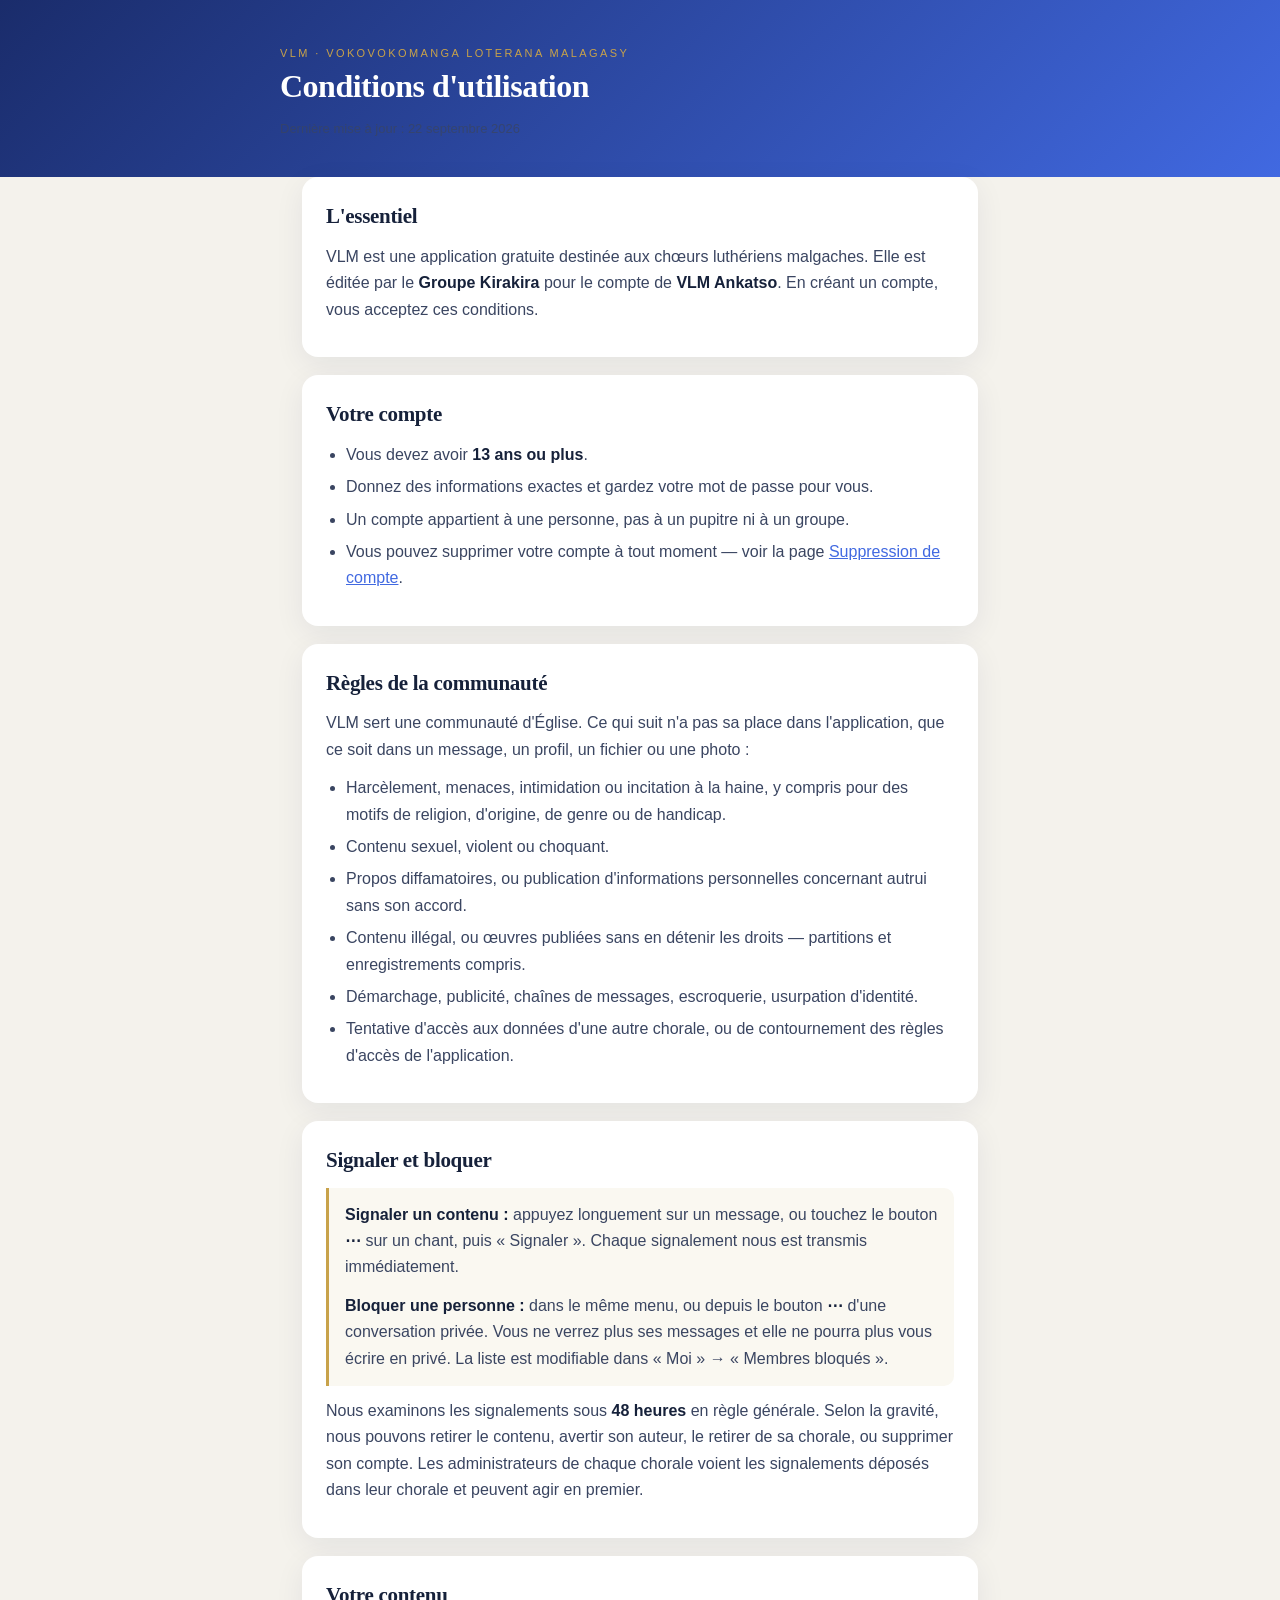
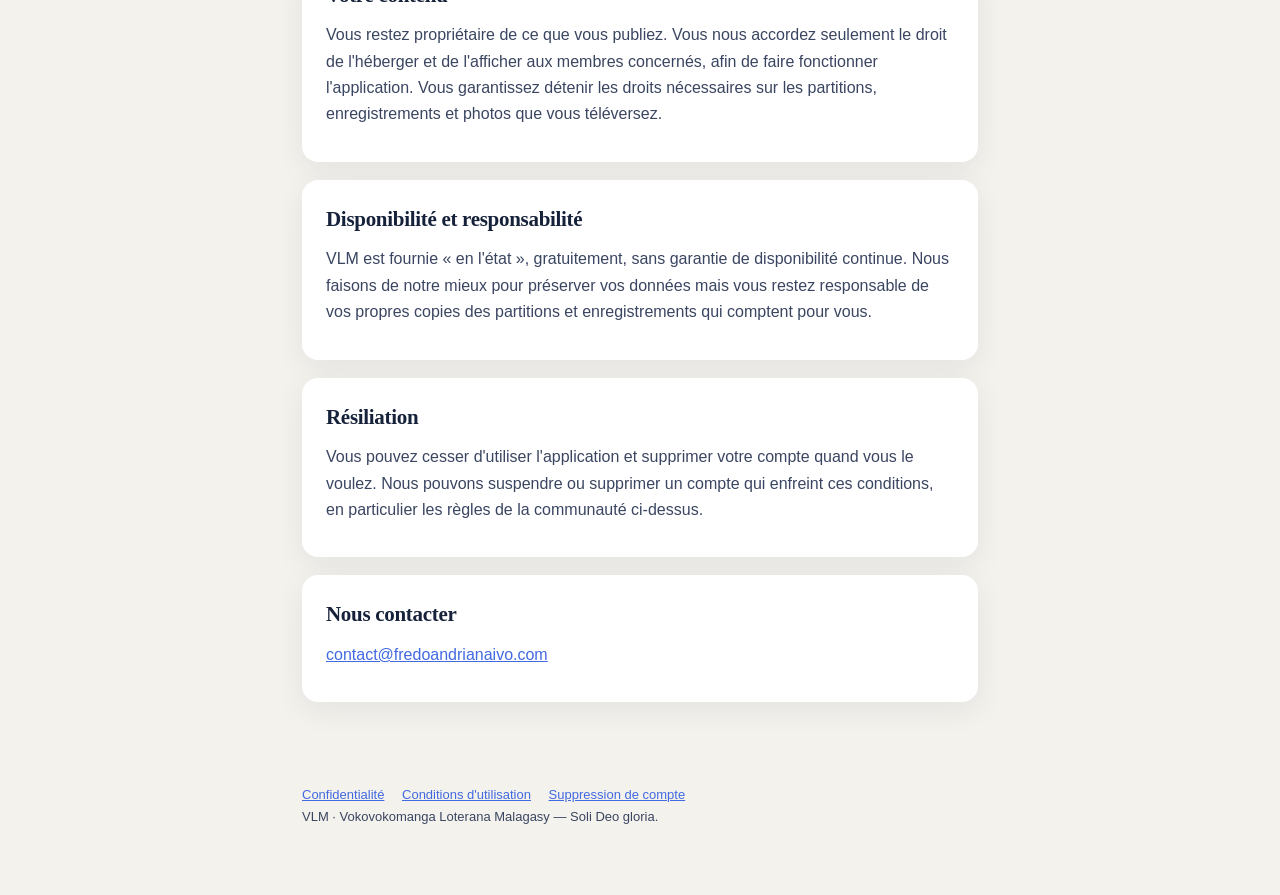
==== conditions.html @ 5752882d "Pages légales VLM" ====
<!doctype html>
<html lang="fr">
<head>
<meta charset="utf-8">
<meta name="viewport" content="width=device-width, initial-scale=1">
<title>Conditions d'utilisation — VLM</title>
<meta name="description" content="Conditions d'utilisation et règles de la communauté de l'application VLM.">
<link rel="stylesheet" href="style.css">
</head>
<body>
<header><div class="wrap">
  <p class="kicker">VLM · Vokovokomanga Loterana Malagasy</p>
  <h1>Conditions d'utilisation</h1>
  <p class="updated">Dernière mise à jour : 22 septembre 2026</p>
</div></header>

<main>
<section>
  <h2>L'essentiel</h2>
  <p>VLM est une application gratuite destinée aux chœurs luthériens malgaches. Elle est éditée par le <strong>Groupe Kirakira</strong> pour le compte de <strong>VLM Ankatso</strong>. En créant un compte, vous acceptez ces conditions.</p>
</section>

<section>
  <h2>Votre compte</h2>
  <ul>
    <li>Vous devez avoir <strong>13 ans ou plus</strong>.</li>
    <li>Donnez des informations exactes et gardez votre mot de passe pour vous.</li>
    <li>Un compte appartient à une personne, pas à un pupitre ni à un groupe.</li>
    <li>Vous pouvez supprimer votre compte à tout moment — voir la page <a href="suppression-compte.html">Suppression de compte</a>.</li>
  </ul>
</section>

<section>
  <h2>Règles de la communauté</h2>
  <p>VLM sert une communauté d'Église. Ce qui suit n'a pas sa place dans l'application, que ce soit dans un message, un profil, un fichier ou une photo :</p>
  <ul>
    <li>Harcèlement, menaces, intimidation ou incitation à la haine, y compris pour des motifs de religion, d'origine, de genre ou de handicap.</li>
    <li>Contenu sexuel, violent ou choquant.</li>
    <li>Propos diffamatoires, ou publication d'informations personnelles concernant autrui sans son accord.</li>
    <li>Contenu illégal, ou œuvres publiées sans en détenir les droits — partitions et enregistrements compris.</li>
    <li>Démarchage, publicité, chaînes de messages, escroquerie, usurpation d'identité.</li>
    <li>Tentative d'accès aux données d'une autre chorale, ou de contournement des règles d'accès de l'application.</li>
  </ul>
</section>

<section>
  <h2>Signaler et bloquer</h2>
  <div class="callout">
    <p><strong>Signaler un contenu :</strong> appuyez longuement sur un message, ou touchez le bouton <strong>⋯</strong> sur un chant, puis « Signaler ». Chaque signalement nous est transmis immédiatement.</p>
    <p><strong>Bloquer une personne :</strong> dans le même menu, ou depuis le bouton <strong>⋯</strong> d'une conversation privée. Vous ne verrez plus ses messages et elle ne pourra plus vous écrire en privé. La liste est modifiable dans « Moi » → « Membres bloqués ».</p>
  </div>
  <p>Nous examinons les signalements sous <strong>48 heures</strong> en règle générale. Selon la gravité, nous pouvons retirer le contenu, avertir son auteur, le retirer de sa chorale, ou supprimer son compte. Les administrateurs de chaque chorale voient les signalements déposés dans leur chorale et peuvent agir en premier.</p>
</section>

<section>
  <h2>Votre contenu</h2>
  <p>Vous restez propriétaire de ce que vous publiez. Vous nous accordez seulement le droit de l'héberger et de l'afficher aux membres concernés, afin de faire fonctionner l'application. Vous garantissez détenir les droits nécessaires sur les partitions, enregistrements et photos que vous téléversez.</p>
</section>

<section>
  <h2>Disponibilité et responsabilité</h2>
  <p>VLM est fournie « en l'état », gratuitement, sans garantie de disponibilité continue. Nous faisons de notre mieux pour préserver vos données mais vous restez responsable de vos propres copies des partitions et enregistrements qui comptent pour vous.</p>
</section>

<section>
  <h2>Résiliation</h2>
  <p>Vous pouvez cesser d'utiliser l'application et supprimer votre compte quand vous le voulez. Nous pouvons suspendre ou supprimer un compte qui enfreint ces conditions, en particulier les règles de la communauté ci-dessus.</p>
</section>

<section>
  <h2>Nous contacter</h2>
  <p><a href="mailto:contact@fredoandrianaivo.com">contact@fredoandrianaivo.com</a></p>
</section>
</main>

<footer>
  <a href="confidentialite.html">Confidentialité</a>
  <a href="conditions.html">Conditions d'utilisation</a>
  <a href="suppression-compte.html">Suppression de compte</a>
  <p>VLM · Vokovokomanga Loterana Malagasy — Soli Deo gloria.</p>
</footer>
</body>
</html>
---- style.css ----
/* Shared shell for the three public legal pages. Brand tokens are copied from
   src/design/tokens.ts; the pages are static and have no build step, so there is
   no import to keep them in sync — change both together. */
:root {
  --paper: #f4f2ec;
  --white: #fff;
  --ink: #16213a;
  --ink-soft: #3a4561;
  --ink-muted: #6a7491;
  --blue: #4169e1;
  --navy: #1a2c6b;
  --gold: #c8a24a;
  --hairline: rgba(20, 30, 80, 0.1);
}
* { box-sizing: border-box; }
body {
  margin: 0;
  background: var(--paper);
  color: var(--ink);
  font: 16px/1.65 -apple-system, "Segoe UI", Roboto, Helvetica, Arial, sans-serif;
}
header {
  background: linear-gradient(135deg, var(--navy), var(--blue));
  color: var(--white);
  padding: 44px 22px 38px;
}
header .wrap { max-width: 720px; margin: 0 auto; }
header .kicker {
  color: var(--gold);
  font-size: 11px;
  letter-spacing: 2.4px;
  text-transform: uppercase;
  margin: 0 0 6px;
}
header h1 {
  font-family: Georgia, "Times New Roman", serif;
  font-size: 32px;
  line-height: 1.18;
  letter-spacing: -0.5px;
  margin: 0;
}
header .updated { margin: 12px 0 0; font-size: 13px; opacity: 0.75; }
main {
  max-width: 720px;
  margin: -18px auto 0;
  padding: 0 22px 64px;
}
section {
  background: var(--white);
  border-radius: 16px;
  padding: 22px 24px;
  margin: 18px 0;
  box-shadow: 0 8px 30px rgba(20, 22, 90, 0.07);
}
h2 {
  font-family: Georgia, "Times New Roman", serif;
  font-size: 21px;
  letter-spacing: -0.3px;
  margin: 0 0 10px;
}
h3 { font-size: 15px; margin: 18px 0 6px; }
p, li { color: var(--ink-soft); }
p { margin: 0 0 12px; }
ul { margin: 0 0 12px; padding-left: 20px; }
li { margin: 0 0 6px; }
a { color: var(--blue); }
strong { color: var(--ink); }
.callout {
  border-left: 3px solid var(--gold);
  background: #faf8f1;
  padding: 14px 16px;
  border-radius: 0 10px 10px 0;
  margin: 0 0 12px;
}
.callout p:last-child { margin-bottom: 0; }
table { width: 100%; border-collapse: collapse; margin: 0 0 12px; }
th, td {
  text-align: left;
  padding: 9px 10px 9px 0;
  border-bottom: 1px solid var(--hairline);
  font-size: 14.5px;
  color: var(--ink-soft);
  vertical-align: top;
}
th { color: var(--ink); font-weight: 600; }
footer {
  max-width: 720px;
  margin: 0 auto;
  padding: 0 22px 56px;
  color: var(--ink-muted);
  font-size: 13px;
}
footer a { margin-right: 14px; }
@media (max-width: 480px) {
  header { padding: 34px 18px 32px; }
  header h1 { font-size: 26px; }
  main, footer { padding-left: 18px; padding-right: 18px; }
  section { padding: 18px; }
}
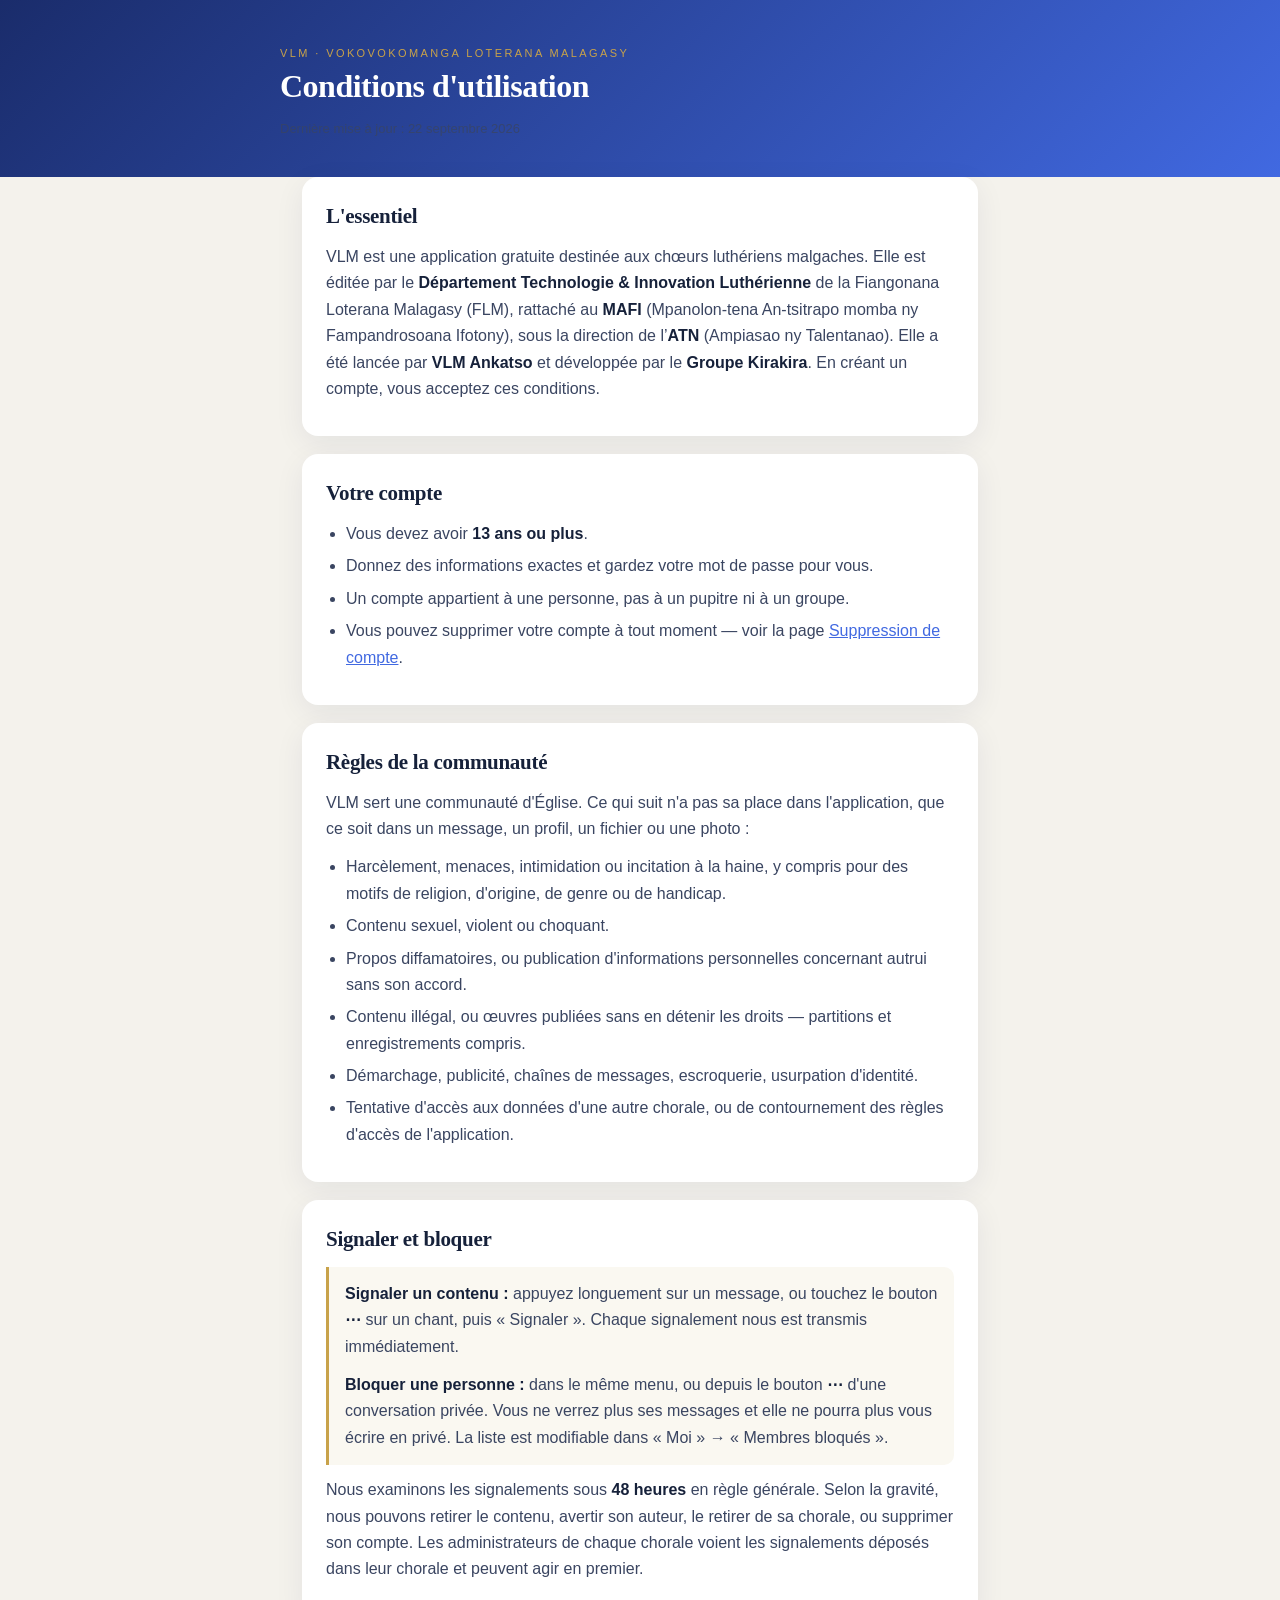
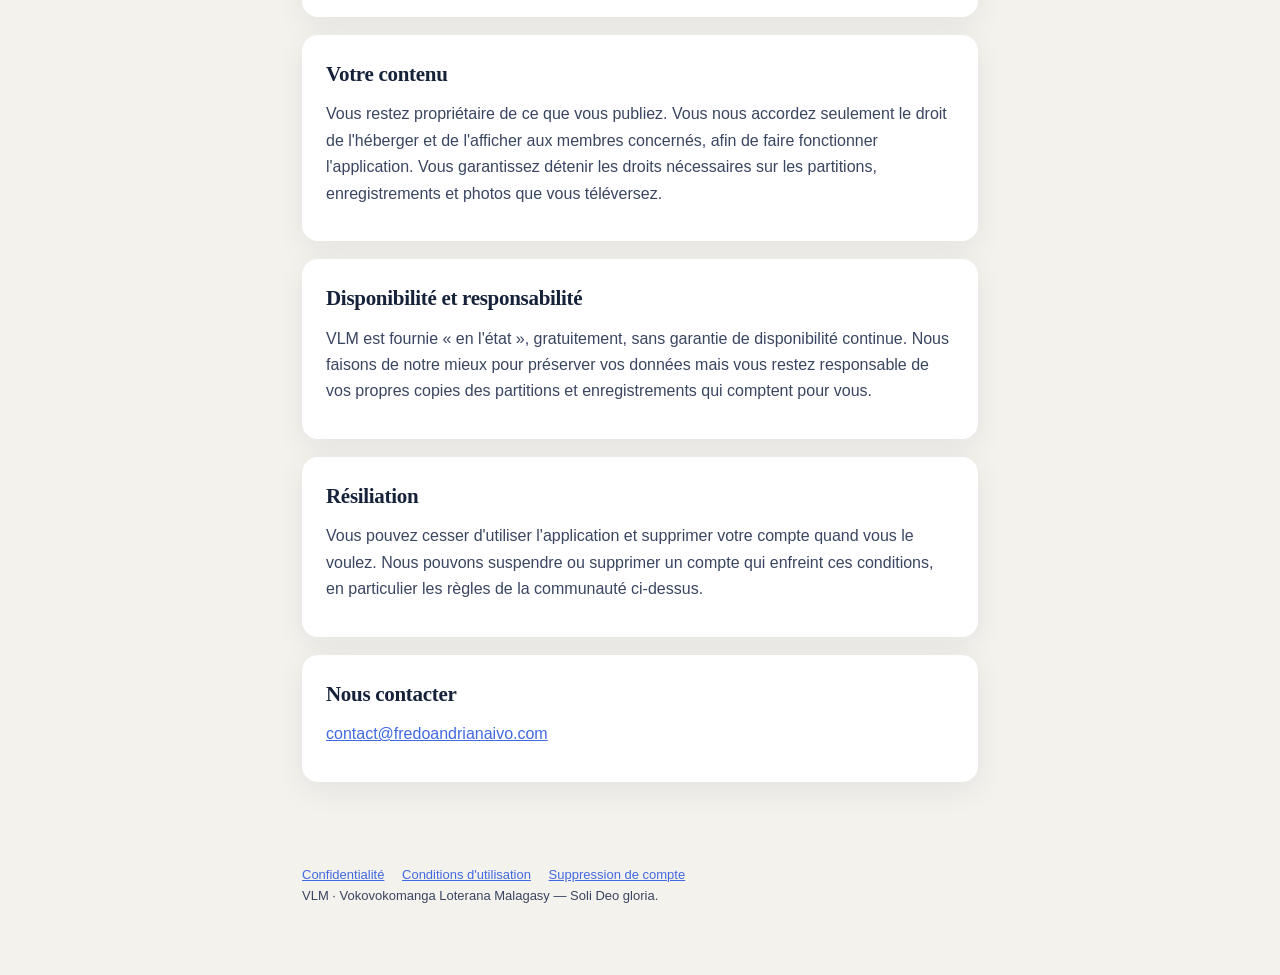
==== commit a9c0f9ab: "Rattachement au Département Technologie & Innovation Luthérienne (FLM – ATN – MAFI)" ====
--- a/conditions.html
+++ b/conditions.html
@@ -17,7 +17,7 @@
 <main>
 <section>
   <h2>L'essentiel</h2>
-  <p>VLM est une application gratuite destinée aux chœurs luthériens malgaches. Elle est éditée par le <strong>Groupe Kirakira</strong> pour le compte de <strong>VLM Ankatso</strong>. En créant un compte, vous acceptez ces conditions.</p>
+  <p>VLM est une application gratuite destinée aux chœurs luthériens malgaches. Elle est éditée par le <strong>Département Technologie &amp; Innovation Luthérienne</strong> de la Fiangonana Loterana Malagasy (FLM), rattaché au <strong>MAFI</strong> (Mpanolon-tena An-tsitrapo momba ny Fampandrosoana Ifotony), sous la direction de l’<strong>ATN</strong> (Ampiasao ny Talentanao). Elle a été lancée par <strong>VLM Ankatso</strong> et développée par le <strong>Groupe Kirakira</strong>. En créant un compte, vous acceptez ces conditions.</p>
 </section>
 
 <section>
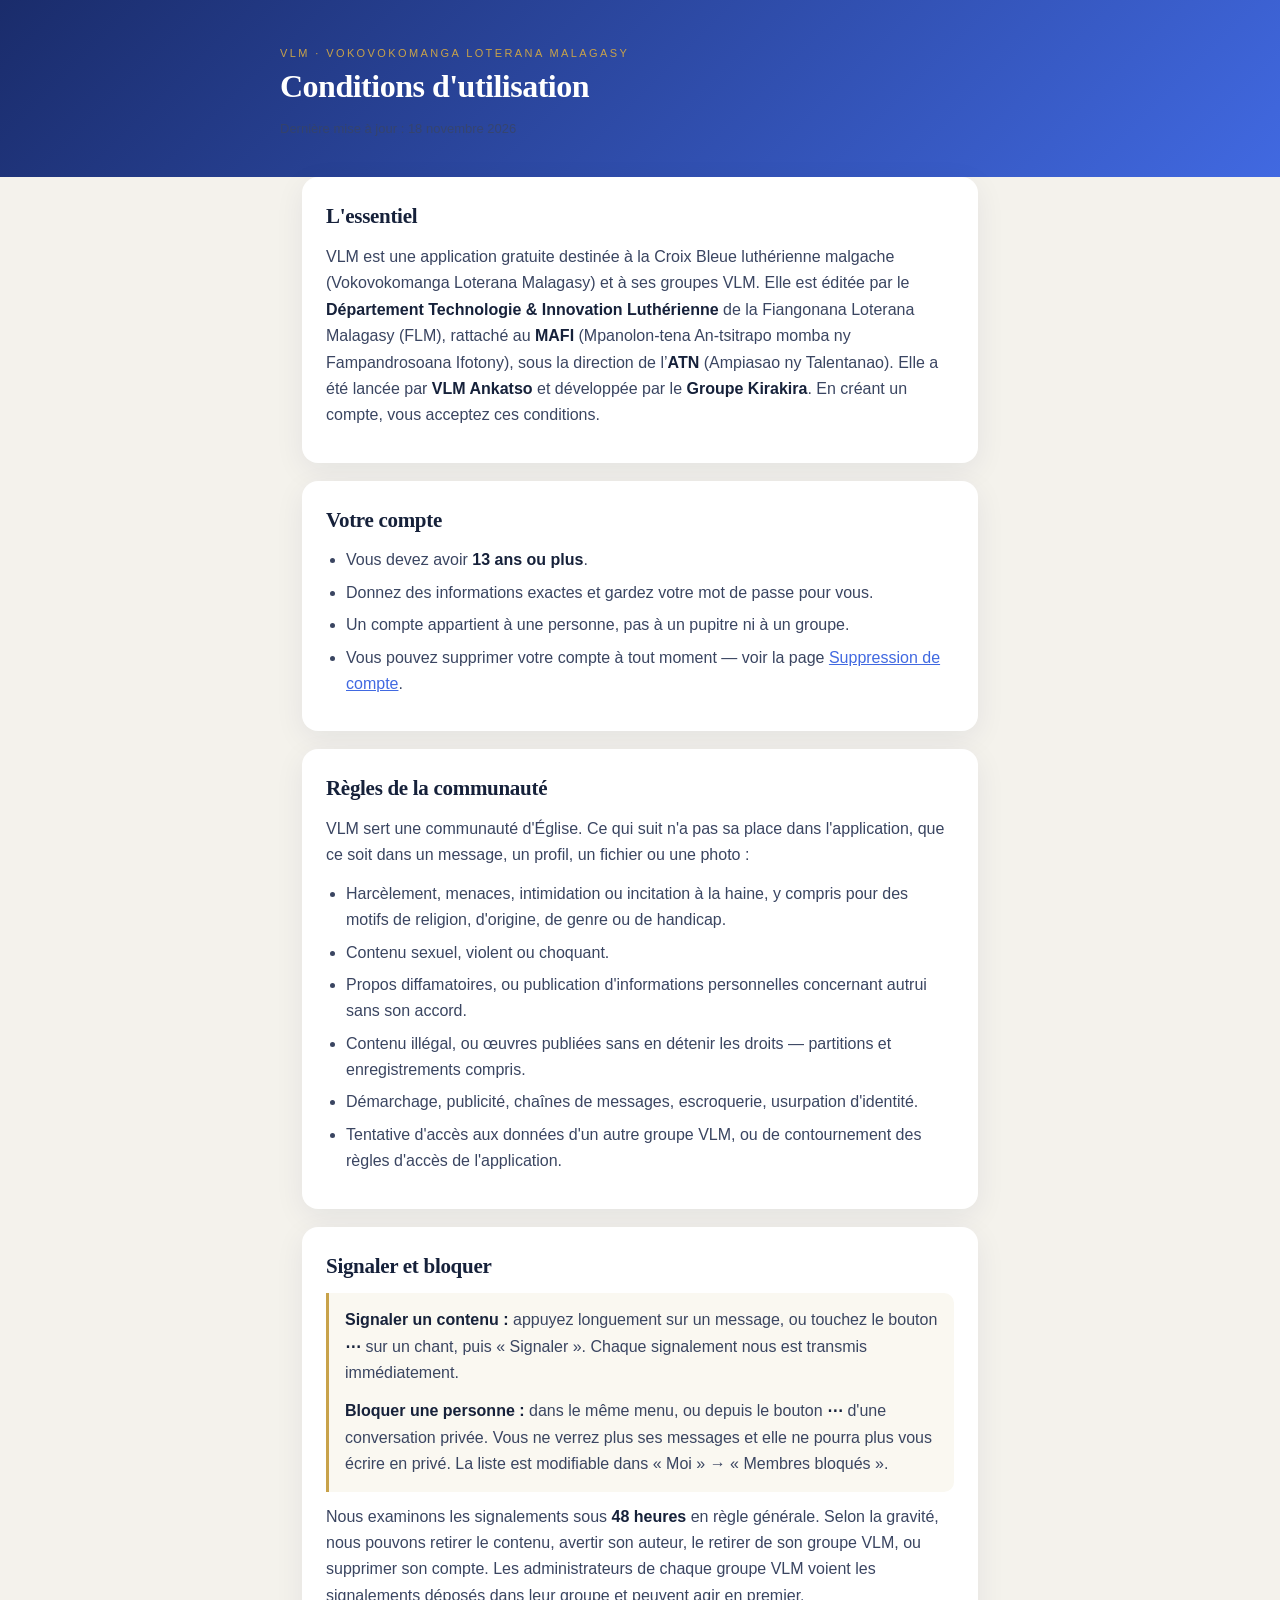
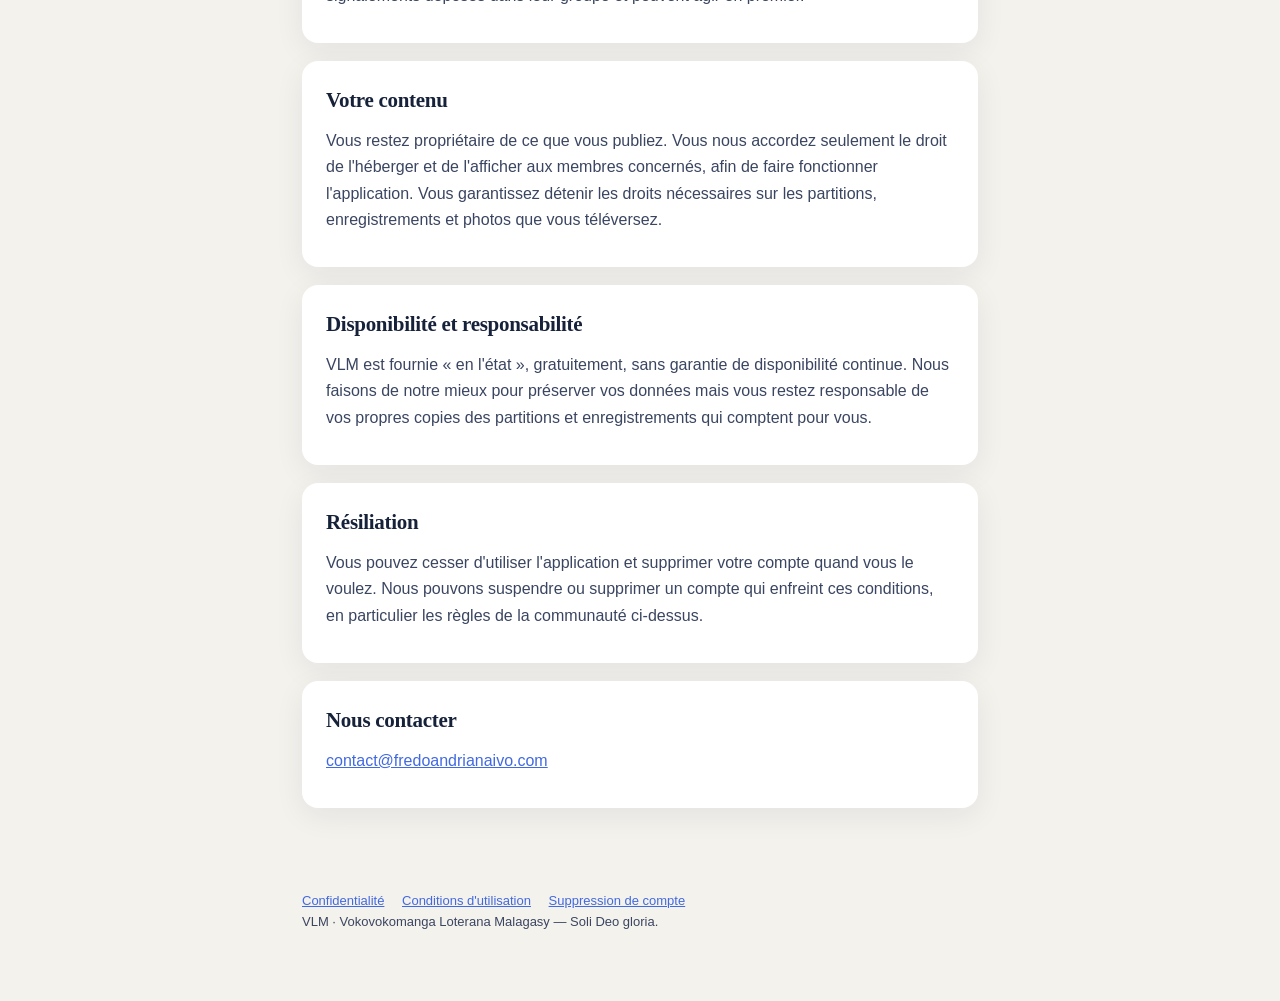
==== commit 4529091c: "Croix Bleue : « groupe VLM » au lieu de « chorale »" ====
--- a/conditions.html
+++ b/conditions.html
@@ -11,13 +11,13 @@
 <header><div class="wrap">
   <p class="kicker">VLM · Vokovokomanga Loterana Malagasy</p>
   <h1>Conditions d'utilisation</h1>
-  <p class="updated">Dernière mise à jour : 22 septembre 2026</p>
+  <p class="updated">Dernière mise à jour : 18 novembre 2026</p>
 </div></header>
 
 <main>
 <section>
   <h2>L'essentiel</h2>
-  <p>VLM est une application gratuite destinée aux chœurs luthériens malgaches. Elle est éditée par le <strong>Département Technologie &amp; Innovation Luthérienne</strong> de la Fiangonana Loterana Malagasy (FLM), rattaché au <strong>MAFI</strong> (Mpanolon-tena An-tsitrapo momba ny Fampandrosoana Ifotony), sous la direction de l’<strong>ATN</strong> (Ampiasao ny Talentanao). Elle a été lancée par <strong>VLM Ankatso</strong> et développée par le <strong>Groupe Kirakira</strong>. En créant un compte, vous acceptez ces conditions.</p>
+  <p>VLM est une application gratuite destinée à la Croix Bleue luthérienne malgache (Vokovokomanga Loterana Malagasy) et à ses groupes VLM. Elle est éditée par le <strong>Département Technologie &amp; Innovation Luthérienne</strong> de la Fiangonana Loterana Malagasy (FLM), rattaché au <strong>MAFI</strong> (Mpanolon-tena An-tsitrapo momba ny Fampandrosoana Ifotony), sous la direction de l’<strong>ATN</strong> (Ampiasao ny Talentanao). Elle a été lancée par <strong>VLM Ankatso</strong> et développée par le <strong>Groupe Kirakira</strong>. En créant un compte, vous acceptez ces conditions.</p>
 </section>
 
 <section>
@@ -39,7 +39,7 @@
     <li>Propos diffamatoires, ou publication d'informations personnelles concernant autrui sans son accord.</li>
     <li>Contenu illégal, ou œuvres publiées sans en détenir les droits — partitions et enregistrements compris.</li>
     <li>Démarchage, publicité, chaînes de messages, escroquerie, usurpation d'identité.</li>
-    <li>Tentative d'accès aux données d'une autre chorale, ou de contournement des règles d'accès de l'application.</li>
+    <li>Tentative d'accès aux données d'un autre groupe VLM, ou de contournement des règles d'accès de l'application.</li>
   </ul>
 </section>
 
@@ -49,7 +49,7 @@
     <p><strong>Signaler un contenu :</strong> appuyez longuement sur un message, ou touchez le bouton <strong>⋯</strong> sur un chant, puis « Signaler ». Chaque signalement nous est transmis immédiatement.</p>
     <p><strong>Bloquer une personne :</strong> dans le même menu, ou depuis le bouton <strong>⋯</strong> d'une conversation privée. Vous ne verrez plus ses messages et elle ne pourra plus vous écrire en privé. La liste est modifiable dans « Moi » → « Membres bloqués ».</p>
   </div>
-  <p>Nous examinons les signalements sous <strong>48 heures</strong> en règle générale. Selon la gravité, nous pouvons retirer le contenu, avertir son auteur, le retirer de sa chorale, ou supprimer son compte. Les administrateurs de chaque chorale voient les signalements déposés dans leur chorale et peuvent agir en premier.</p>
+  <p>Nous examinons les signalements sous <strong>48 heures</strong> en règle générale. Selon la gravité, nous pouvons retirer le contenu, avertir son auteur, le retirer de son groupe VLM, ou supprimer son compte. Les administrateurs de chaque groupe VLM voient les signalements déposés dans leur groupe et peuvent agir en premier.</p>
 </section>
 
 <section>
